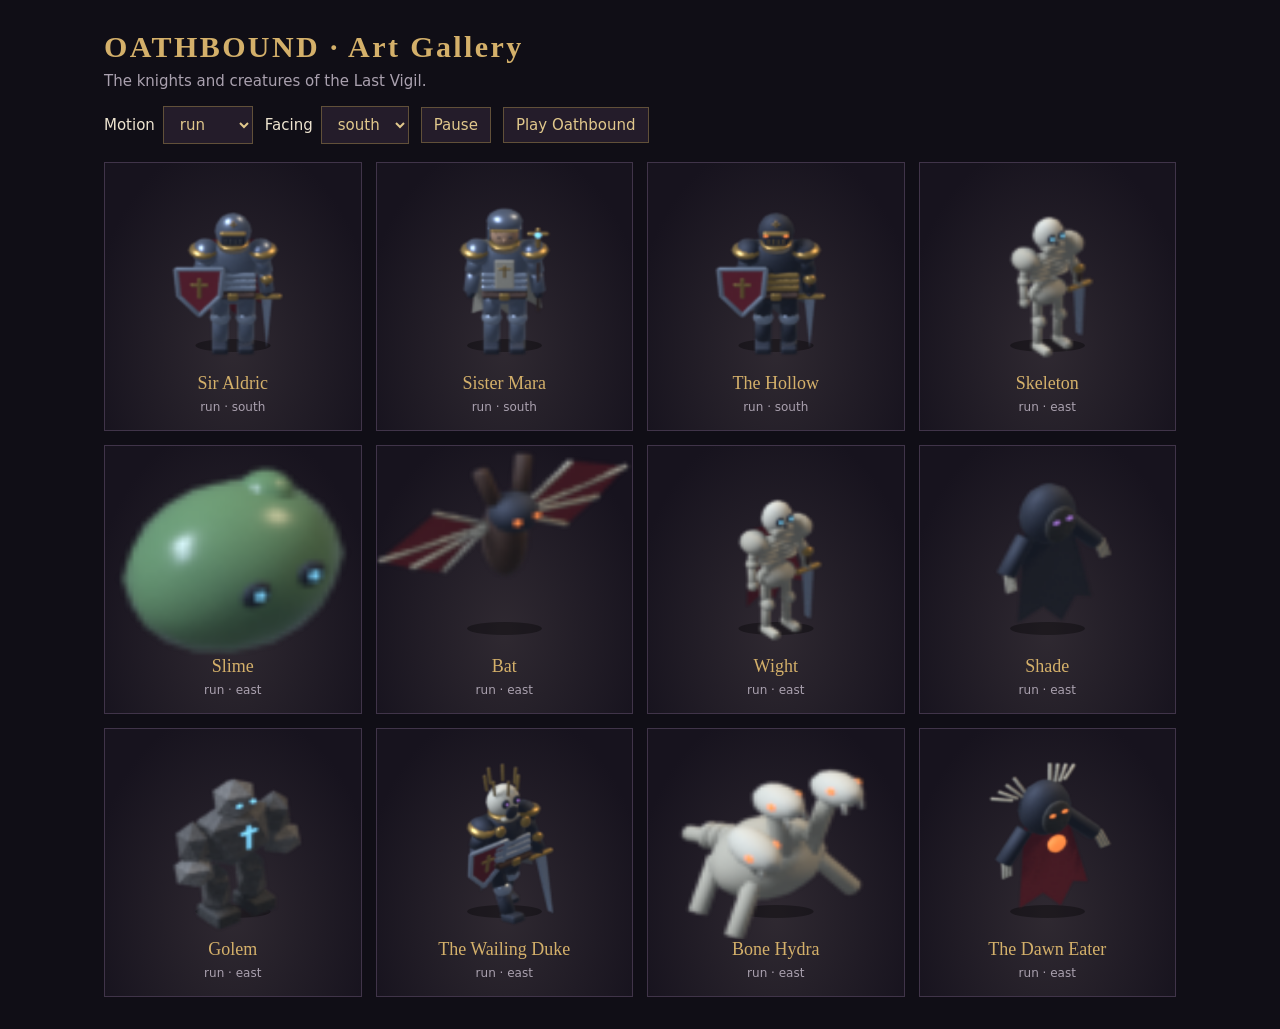
==== art/preview.html @ 14834b1b "Add Blender artwork, expand the arena, and support keyboard blessings" ====
<!doctype html>
<html lang="en">
<head>
  <meta charset="utf-8" />
  <meta name="viewport" content="width=device-width, initial-scale=1" />
  <base href="../" />
  <title>Oathbound — Art Gallery</title>
  <style>
    * { box-sizing: border-box; }
    body { margin: 0; background: #100e16; color: #eee4d0; font: 15px system-ui, sans-serif; }
    header { max-width: 1120px; padding: 30px 24px 18px; margin: auto; }
    h1 { color: #d4b06a; font: bold 30px Georgia, serif; letter-spacing: .08em; margin: 0 0 8px; }
    p { color: #aaa1af; margin: 8px 0 16px; }
    nav { display: flex; flex-wrap: wrap; gap: 12px; align-items: center; }
    select, button, a { border: 1px solid #615039; background: #241c2a; color: #e1c88c; padding: 8px 12px; font: inherit; text-decoration: none; }
    label { display: flex; align-items: center; gap: 8px; }
    #gallery { display: grid; grid-template-columns: repeat(auto-fit, minmax(225px, 1fr)); max-width: 1120px; margin: auto; padding: 0 24px 32px; gap: 14px; }
    article { border: 1px solid #403449; background: radial-gradient(ellipse at 50% 70%, #2f2931, #17131e 80%); text-align: center; }
    canvas { width: 100%; height: 210px; display: block; }
    h2 { font: 18px Georgia, serif; color: #d4b06a; margin: 0 0 6px; }
    article p { font-size: 12px; margin: 0 0 16px; }
  </style>
</head>
<body>
  <header>
    <h1>OATHBOUND · Art Gallery</h1>
    <p>The knights and creatures of the Last Vigil.</p>
    <nav>
      <label>Motion <select id="clip"><option>idle</option><option selected>run</option><option>dash</option><option>hurt</option><option>death</option><option>tel</option><option>go</option><option>slam</option><option>cast</option></select></label>
      <label>Facing <select id="direction"><option>south</option><option>east</option><option>north</option><option>west</option></select></label>
      <button id="pause">Pause</button>
      <a href="index.html">Play Oathbound</a>
    </nav>
  </header>
  <main id="gallery"></main>
  <script>
    const names = { aldric: 'Sir Aldric', mara: 'Sister Mara', hollow: 'The Hollow', skeleton: 'Skeleton', slime: 'Slime', bat: 'Bat', wight: 'Wight', shade: 'Shade', golem: 'Golem', duke: 'The Wailing Duke', hydra: 'Bone Hydra', dawneater: 'The Dawn Eater' };
    let time = 0, last = 0, paused = false;
    const cards = [];
    document.getElementById('pause').onclick = event => { paused = !paused; event.target.textContent = paused ? 'Resume' : 'Pause'; };
    fetch('assets/asset-manifest.json').then(r => r.json()).then(async manifest => {
      for (const [name, title] of Object.entries(names)) {
        const spec = manifest.actors[name];
        if (!spec) continue;
        const card = document.createElement('article');
        card.innerHTML = `<canvas width="450" height="420"></canvas><h2>${title}</h2><p class="motion"></p>`;
        document.getElementById('gallery').appendChild(card);
        const image = new Image(); image.src = spec.src;
        await image.decode();
        cards.push({ canvas: card.querySelector('canvas'), label: card.querySelector('.motion'), spec, image });
      }
      window.galleryReady = true;
      requestAnimationFrame(draw);
    });
    function draw(now) {
      if (!paused) time += Math.min(.05, (now - last) / 1000 || .016);
      last = now;
      const desired = document.getElementById('clip').value;
      const facing = document.getElementById('direction').value;
      for (const card of cards) {
        const { spec, image, canvas, label } = card;
        const clipName = spec.clips[desired] ? desired : 'idle';
        const clip = spec.clips[clipName];
        const direction = clip.directions[facing] ? facing : facing === 'west' ? 'west' : 'east';
        const frames = clip.directions[direction] || Object.values(clip.directions)[0];
        const u = clip.loop ? time / clip.duration % 1 : Math.min(1, time % (clip.duration + .6) / clip.duration);
        const frame = frames[Math.min(frames.length - 1, Math.floor(u * frames.length))];
        const ctx = canvas.getContext('2d');
        ctx.clearRect(0, 0, canvas.width, canvas.height);
        ctx.fillStyle = 'rgba(0,0,0,.35)'; ctx.beginPath(); ctx.ellipse(225, 365, 66, 13, 0, 0, Math.PI * 2); ctx.fill();
        const scale = 265 / spec.bodyPixels;
        ctx.drawImage(image, ...frame, 225 - spec.anchor[0] * scale, 365 - spec.anchor[1] * scale, frame[2] * scale, frame[3] * scale);
        label.textContent = clipName + ' · ' + direction;
      }
      requestAnimationFrame(draw);
    }
  </script>
</body>
</html>
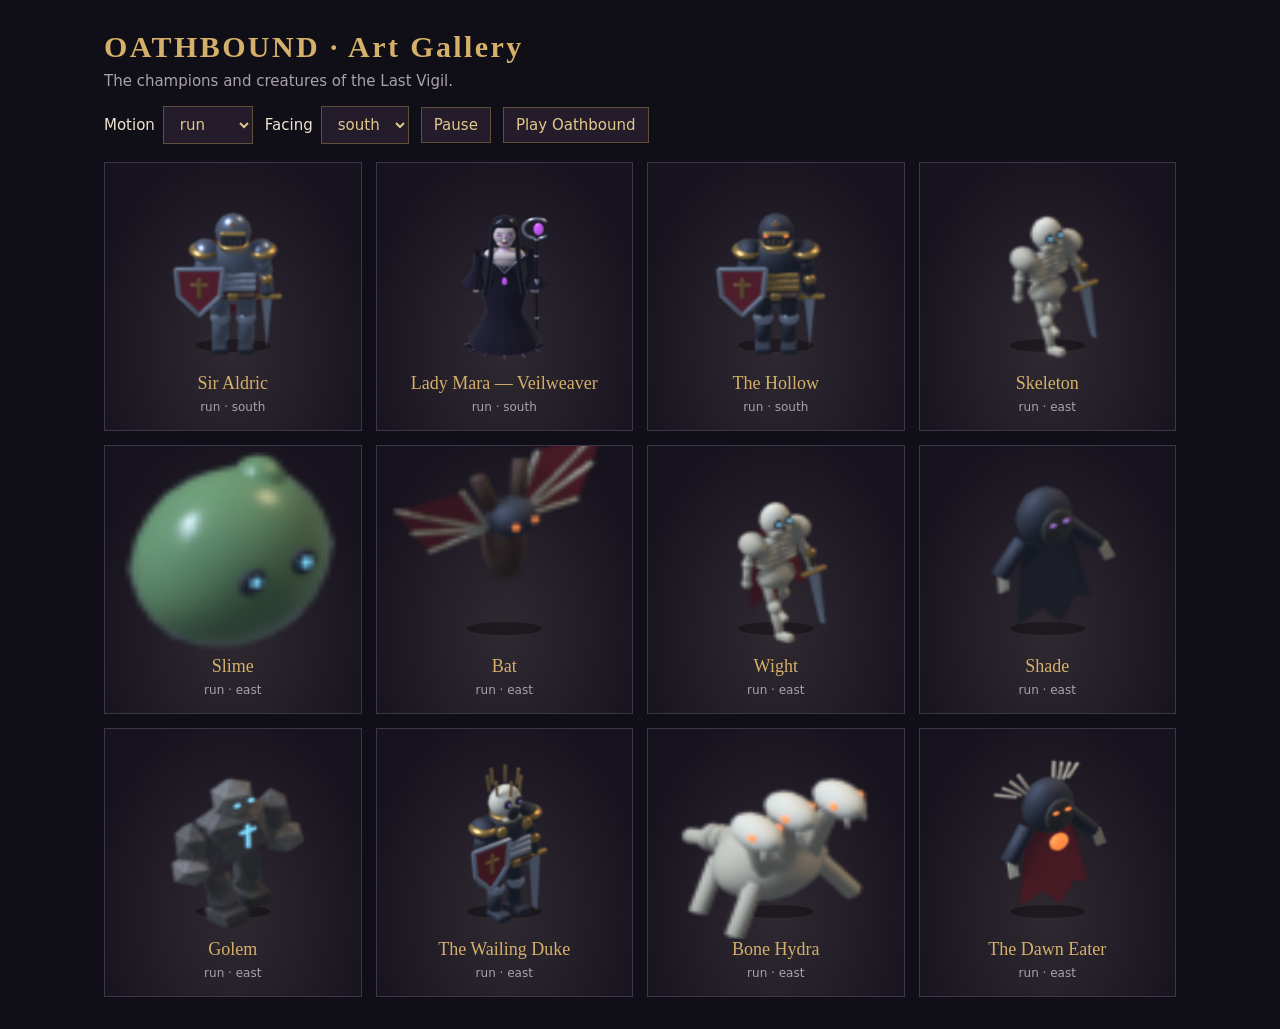
==== commit c183cf8d: "Add courtyard encounters, replay rewards, and gothic mage Add exploration objectives, navigation, cl" ====
--- a/art/preview.html
+++ b/art/preview.html
@@ -24,7 +24,7 @@
 <body>
   <header>
     <h1>OATHBOUND · Art Gallery</h1>
-    <p>The knights and creatures of the Last Vigil.</p>
+    <p>The champions and creatures of the Last Vigil.</p>
     <nav>
       <label>Motion <select id="clip"><option>idle</option><option selected>run</option><option>dash</option><option>hurt</option><option>death</option><option>tel</option><option>go</option><option>slam</option><option>cast</option></select></label>
       <label>Facing <select id="direction"><option>south</option><option>east</option><option>north</option><option>west</option></select></label>
@@ -34,7 +34,7 @@
   </header>
   <main id="gallery"></main>
   <script>
-    const names = { aldric: 'Sir Aldric', mara: 'Sister Mara', hollow: 'The Hollow', skeleton: 'Skeleton', slime: 'Slime', bat: 'Bat', wight: 'Wight', shade: 'Shade', golem: 'Golem', duke: 'The Wailing Duke', hydra: 'Bone Hydra', dawneater: 'The Dawn Eater' };
+    const names = { aldric: 'Sir Aldric', mara: 'Lady Mara — Veilweaver', hollow: 'The Hollow', skeleton: 'Skeleton', slime: 'Slime', bat: 'Bat', wight: 'Wight', shade: 'Shade', golem: 'Golem', duke: 'The Wailing Duke', hydra: 'Bone Hydra', dawneater: 'The Dawn Eater' };
     let time = 0, last = 0, paused = false;
     const cards = [];
     document.getElementById('pause').onclick = event => { paused = !paused; event.target.textContent = paused ? 'Resume' : 'Pause'; };
